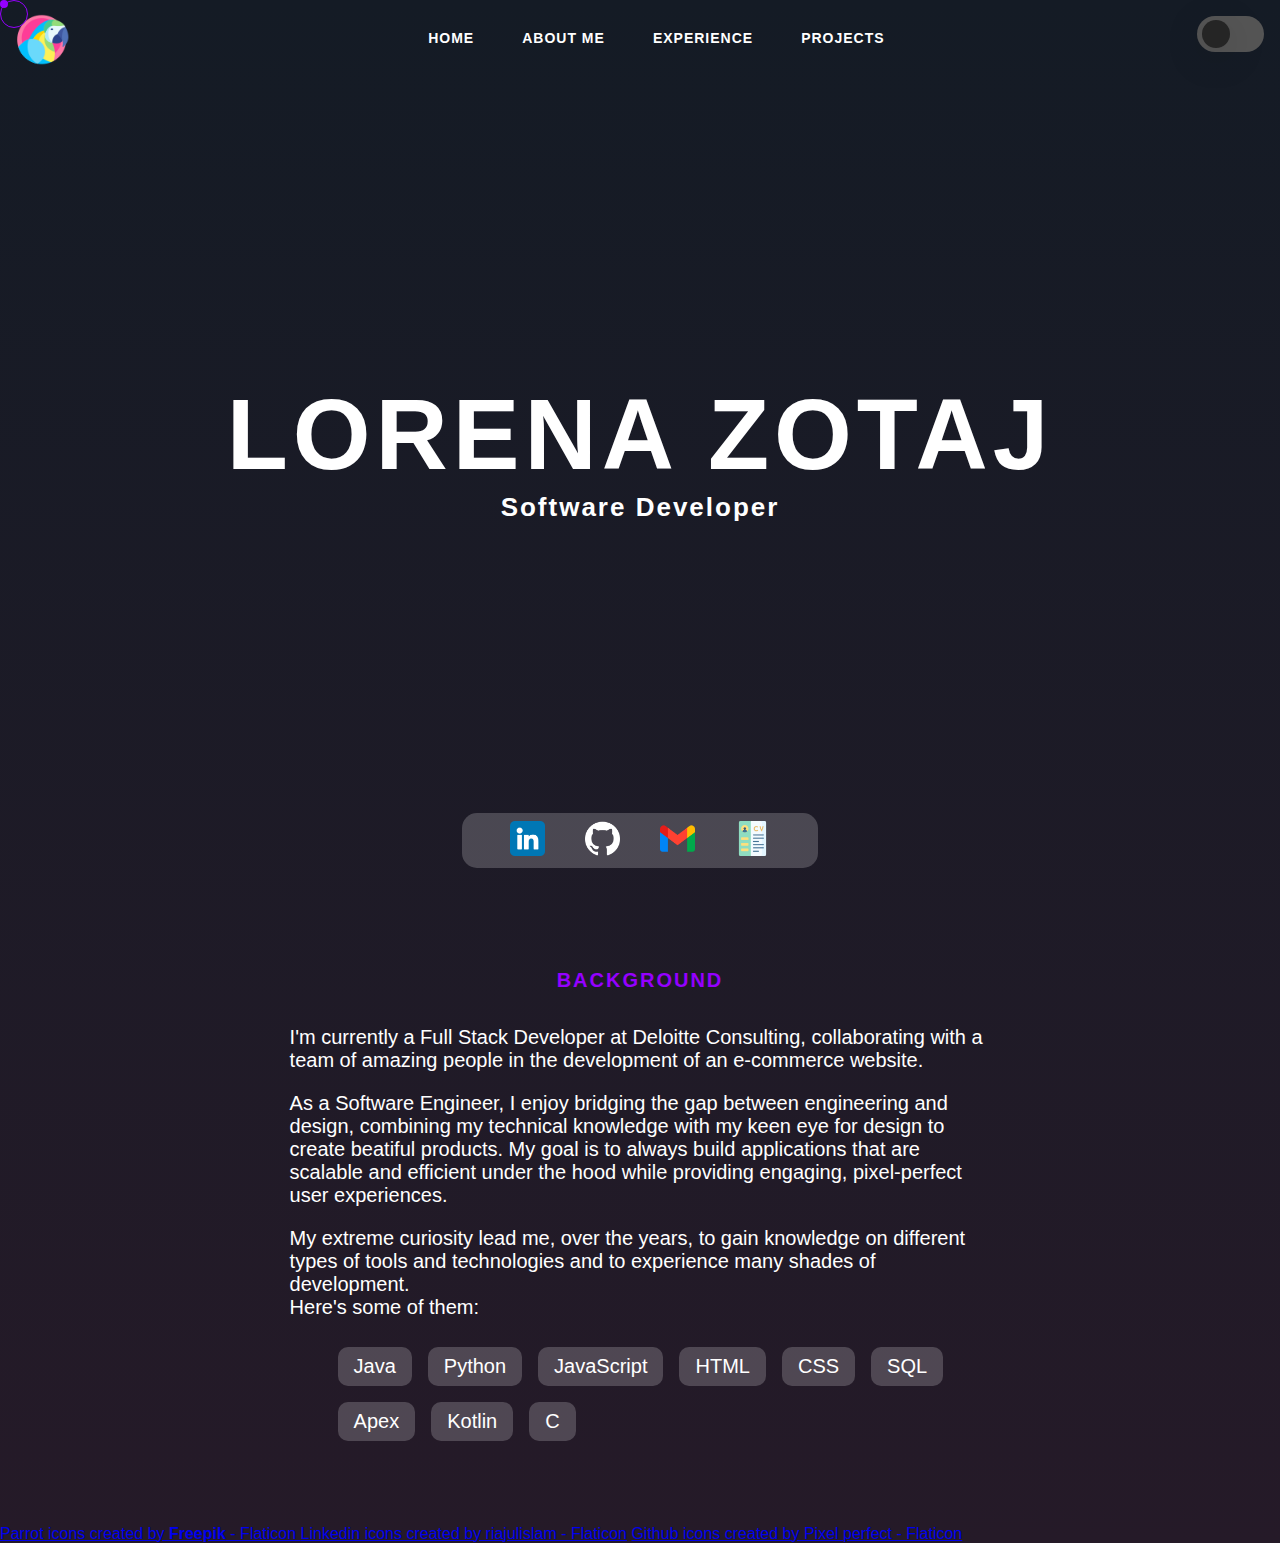
==== src/code/index.html @ e9d29e53 "Background section + minor adjustments" ====
<!DOCTYPE html>
<html lang="en">
<head>
  <meta charset="UTF-8">
  <meta name="viewport" content="width=device-width, initial-scale=1.0">
  <title>Portfolio</title>
  <link rel="stylesheet" href="style.css">

  <!-- Google Font (Nunito) -->
  <link rel="preconnect" href="https://fonts.googleapis.com">
  <link rel="preconnect" href="https://fonts.gstatic.com" crossorigin>
  <link href="https://fonts.googleapis.com/css2?family=Nunito&family=Poppins:wght@300;400;500;600&display=swap" rel="stylesheet">

  <!-- Google Font (Monserrat) -->
  <link rel="preconnect" href="https://fonts.googleapis.com">
  <link rel="preconnect" href="https://fonts.gstatic.com" crossorigin>
  <link href="https://fonts.googleapis.com/css2?family=Montserrat&family=Nunito&family=Poppins:wght@300;400;500;600&display=swap" rel="stylesheet">

  <!-- Font Awesome Icons -->
  <link rel="stylesheet" 
        href="https://cdnjs.cloudflare.com/ajax/libs/font-awesome/6.4.0/css/all.min.css" integrity="sha512-iecdLmaskl7CVkqkXNQ/ZH/XLlvWZOJyj7Yy7tcenmpD1ypASozpmT/E0iPtmFIB46ZmdtAc9eNBvH0H/ZpiBw==" crossorigin="anonymous" 
        referrerpolicy="no-referrer"/>
</head>
<body>
  
  <div class="main-container">

    <div class="cursor"></div>
    <div class="mini-cursor"></div>

    <!-- Home -->
    <div class="landing-page" id="home">

      <!-- Landing Navbar -->
      <div class="navbar">
        <div class="logo">
          <a href="#home">
            <img src="/src/assets/parrot_64.png" alt="Parrot Logo">
          </a>
        </div>

        <!-- Navbar button links -->
        <ul class="sections">
          <li><a href="#home">Home</a></li>
          <li><a href="#about">About Me</a></li>
          <li><a href="#experience">Experience</a></li>
          <li><a href="#projects">Projects</a></li>
        </ul>

        <!-- Theme Switch  Button -->
        <div class="theme-area">
          <div class="theme-button">
            <div class="indicator">
              <div class="theme-icon-container">
                <i class="theme-icon fa-solid"></i>
              </div>
            </div>
          </div>
        </div>
        
        
      </div>

      <!-- Landing Page Content -->
      <div class="landing-content">
        <div class="name-title">Lorena Zotaj</div>
        <div class="role">Software Developer</div>
      </div>

      <!-- Social Links (LinkedIn, Resume, Github, Email) -->
      <!-- Idea for the email: show a notification on the top-right of the screen
           notifying the user that the email has been copied so that they can use it. -->
      <!-- Also display a little label on top of all links (just in case) -->
      <div class="socials-container">
        <ul>
          <!-- LinkedIn -->
          <li>
            <a href="https://www.linkedin.com/in/lorena-zotaj/" target="_blank">
              <img src="/src/assets/linkedin_64.png" alt="LinkedIn">
            </a>
          </li>

          <!-- Github -->
          <li class="github-icon">
            <a href="https://github.com/Ajkuna" target="_blank">
              <img src="/src/assets/github_64.png" alt="GitHub">
            </a>
          </li>

          <!-- Gmail -->
          <li>
            <a href="https://www.linkedin.com/in/lorena-zotaj/" target="_blank">
              <img src="/src/assets/gmail_64.png" alt="LinkedIn">
            </a>
          </li>

          <!-- CV (Download) -->
          <li>
            <a href="https://www.linkedin.com/in/lorena-zotaj/" target="_blank">
              <img src="/src/assets/cv_64.png" alt="LinkedIn">
            </a>
          </li>

        </ul>
      </div>

    </div>

    <!-- About Me -->
    <div class="background" id="about">
      <div class="section-container">
        
        <h1 class="section-title">Background</h1>

        <div class="section-content">
          <p>I'm currently a Full Stack Developer at Deloitte Consulting, collaborating with a team of amazing people in the development of an e-commerce website.</p>

          <p>As a Software Engineer, I enjoy bridging the gap between engineering and design, combining my technical knowledge with my keen eye for design to create beatiful products.
            My goal is to always build applications that are scalable and efficient under the hood while providing engaging,
            pixel-perfect user experiences. </p> 

          <p>My extreme curiosity lead me, over the years, to gain knowledge on different types of tools and technologies and to experience many shades of development.
            <br> Here's some of them:
          </p>

          <ul class="skills-container">
            <li class="skill">
              <p>Java</p>
            </li>
            <li class="skill">
              <p>Python</p>
            </li>
            <li class="skill">
              <p>JavaScript</p>
            </li>
            <li class="skill">
              <p>HTML</p>
            </li>
            <li class="skill">
              <p>CSS</p>
            </li>
            <li class="skill">
              <p>SQL</p>
            </li>
            <li class="skill">
              <p>Apex</p>
            </li>
            <li class="skill">
              <p>Kotlin</p>
            </li>
            <li class="skill">
              <p>C</p>
            </li>
          </ul>
        </div>

      </div>
    </div>

    <!-- Footer -->
    <div class="footer">
      <a class="flaticon-credit" 
         href="https://www.flaticon.com/free-icons/parrot" 
         title="parrot icons">
        Parrot icons created by <b>Freepik</b> - Flaticon
      </a>
      <a href="https://www.flaticon.com/free-icons/linkedin" title="linkedin icons">Linkedin icons created by riajulislam - Flaticon</a>
      <a href="https://www.flaticon.com/free-icons/github" title="github icons">Github icons created by Pixel perfect - Flaticon</a>
    </div>

  </div>

  <!-- JS link -->
  <script src="script.js"></script>

  

</body>
</html>
---- src/code/style.css ----
/* Styling Variables */
:root {
  /* Dark Theme (default) */
  --dark-background-color: #2b2b2b;
  --dark-text-color: #fff;
  --dark-icon-color: #fff;
  --dark-secondary-color: #9500ff;

  /* Light Theme */
  --light-background-color: #fff;
  --light-text-color: #000;
  --light-icon-color: #f1c515;
  --light-secondary-color: #ff6f00;
}

body {
  padding: 0;
  margin: 0;
  background: linear-gradient(#141b25, #251a28);

  font-family: 'Monserrat', sans-serif;
}

.cursor {
  width: 26px;
  height: 26px;
  border: 1px solid var(--dark-secondary-color);
  border-radius: 50%;
  position: absolute;
  transition-duration: 100ms;
  transition-timing-function: ease-out;
  z-index: 99;
  pointer-events: none;
}

.mini-cursor {
  width: 8px;
  height: 8px;
  background-color: var(--dark-secondary-color);
  border-radius: 50%;
  position: absolute;
  transition-duration: 66ms;
  transition-timing-function: ease-out;
  z-index: 99;
  pointer-events: none;
}

.main-container {
  color: #fff;
}

.navbar {
  position: absolute;
  width: 100%;
  top: 0;
  color: #fff;
  box-sizing: border-box;
  -moz-box-sizing: border-box;
  -webkit-box-sizing: border-box;
  /* border: 1px solid red; */

  display: flex;
  flex-direction: row;
  justify-content: space-between;
}

.logo {
  scale: 0.8;
  padding: 0.5rem 0 0 0.75rem;
}

.logo a img {
  cursor: pointer;
}

.sections {
  display: flex;
  flex-direction: row;
  align-items: center;
  justify-content: center;
  text-align: center;
}

.sections > li {
  padding: 0.5rem 1.5rem;
  list-style-type: none;
  /* border: 1px solid blue; */
}

.sections > li > a {
  text-decoration: none;
  text-transform: uppercase;
  font-size: 14px;
  font-weight: 600;
  letter-spacing: 1px;
  color: #fff;
}

.sections > li > a:hover {
  color: var(--dark-secondary-color);
}

.landing-page {
  height: 100vh;
  /* background: linear-gradient(#141b25, #251a28); */
  color: #fff;
}

.landing-content {
  height: 100%;

  display: flex;
  flex-direction: column;

  align-items: center;
  justify-content: center;
  text-align: center;
}

.name-title {
  font-size: 100px;
  font-weight: 700;
  letter-spacing: 5px;
  text-transform: uppercase;
}

.role {
  font-size: 26px;
  font-weight: 600;
  letter-spacing: 2px;
}

.socials-container {
  width: 100%;
  position: absolute;
  bottom: 1rem;

  display: flex;
  justify-content: center;
}

.socials-container ul {
  display: flex;
  flex-direction: row;
  list-style: none;

  background-color: rgba(255, 255, 255, 0.2);
  border-radius: 15px;
  padding: 0.5rem 3rem;
}

.socials-container ul li img {
  width: 35px;
  height: 35px;
  margin-right: 2.5rem;
  transition: all 0.3s ease;

  /* animation-name: infiniteupdown;
  animation-duration: 2s;
  animation-iteration-count: infinite;
  animation-timing-function: ease;
  transition: all 0.3s; */
}

.socials-container ul li:hover img {
  transform: translateY(-3px);
  transition: all 0.3s ease;
}

@keyframes infiniteupdown {
  0% {
    transform: translateY(1.5px);
  }

  50% {
    transform: translateY(-1.5px);
  }

  100% {
    transform: translateY(1.5px);
  }
}

.socials-container ul li:last-child img {
  margin-right: 0;
}

.github-icon {
  filter: invert(100%);
}


.section-container {
  padding: 3.5rem;
  display: flex;
  flex-direction: column;
  align-items: center;
}

.section-title {
  text-align: center;
  text-transform: uppercase;

  font-size: 20px;
  letter-spacing: 2px;
  color: var(--dark-secondary-color);
}

.section-content {
  width: 60%;
  font-size: 20px;
  font-weight: 500;
}

.skills-container {
  list-style: none;
  display: flex;
  flex-direction: row;
  flex-wrap: wrap;
}

.skill {
  margin: -0.75rem 0;
  padding: 0 0.5rem;
  /* border: 1px solid red; */
}

.skill p {
  background-color: rgba(255, 255, 255, 0.2);
  padding: 0.5rem 1rem;
  border-radius: 10px;
}


/* Light/Dark Mode button (toggle-like) */
.theme-area {
  padding: 1rem 1rem 1rem 0;
}

.theme-button {
  background-color: rgb(85, 85, 85);
  width: 3.5rem;
  height: 2.25rem;
  border-radius: 25rem;
  padding: 0 0.35em;

  position: relative;
  display: flex;
  align-items: center;

  cursor: pointer;
}

.indicator {
  background-color: #252525;
  width: 1.75rem;
  height: 1.75rem;
  border-radius: 50%;
  position: absolute;
  box-shadow: 0 8px 40px rgba(0, 0, 0, 0.2);

  transition: transform 0.3s ease;
}

.theme-icon-container {
  width: 100%;
  height: 100%;

  display: flex;
  justify-content: center;
  align-items: center;
}

.theme-icon {
  color: var(--dark-icon-color);
  font-size: 1rem;
}

.theme-icon.animated {
  animation: spin 0.5s;
}

@keyframes spin {
  to {
    transform: rotate(360deg);
  }
}

/* LIGHTMODE */
.light-mode .theme-button {
  background-color: rgba(36, 36, 36, 0.1);
}

body.light-mode {
  background: #fff;
}

.light-mode .cursor {
  border: 1px solid var(--light-secondary-color);
}

.light-mode .mini-cursor {
  background-color: var(--light-secondary-color);
}

.light-mode .indicator {
  transform: translateX(1.75rem);
  background-color: #fff;
}

.light-mode .theme-icon {
  color: var(--light-icon-color);
}

.light-mode .github-icon {
  filter: initial;
}



/* SCROLLBAR */
::-webkit-scrollbar {
  width: 18px;
  background-color: rgb(85, 85, 85);
}

.light-mode ::-webkit-scrollbar {
  background-color: #fff;
}

::-webkit-scrollbar-track {
  border-radius: 10px;
}

::-webkit-scrollbar-thumb {
  background: #252525;
  border-radius: 10px;
  border: 3px solid rgb(85, 85, 85);
}
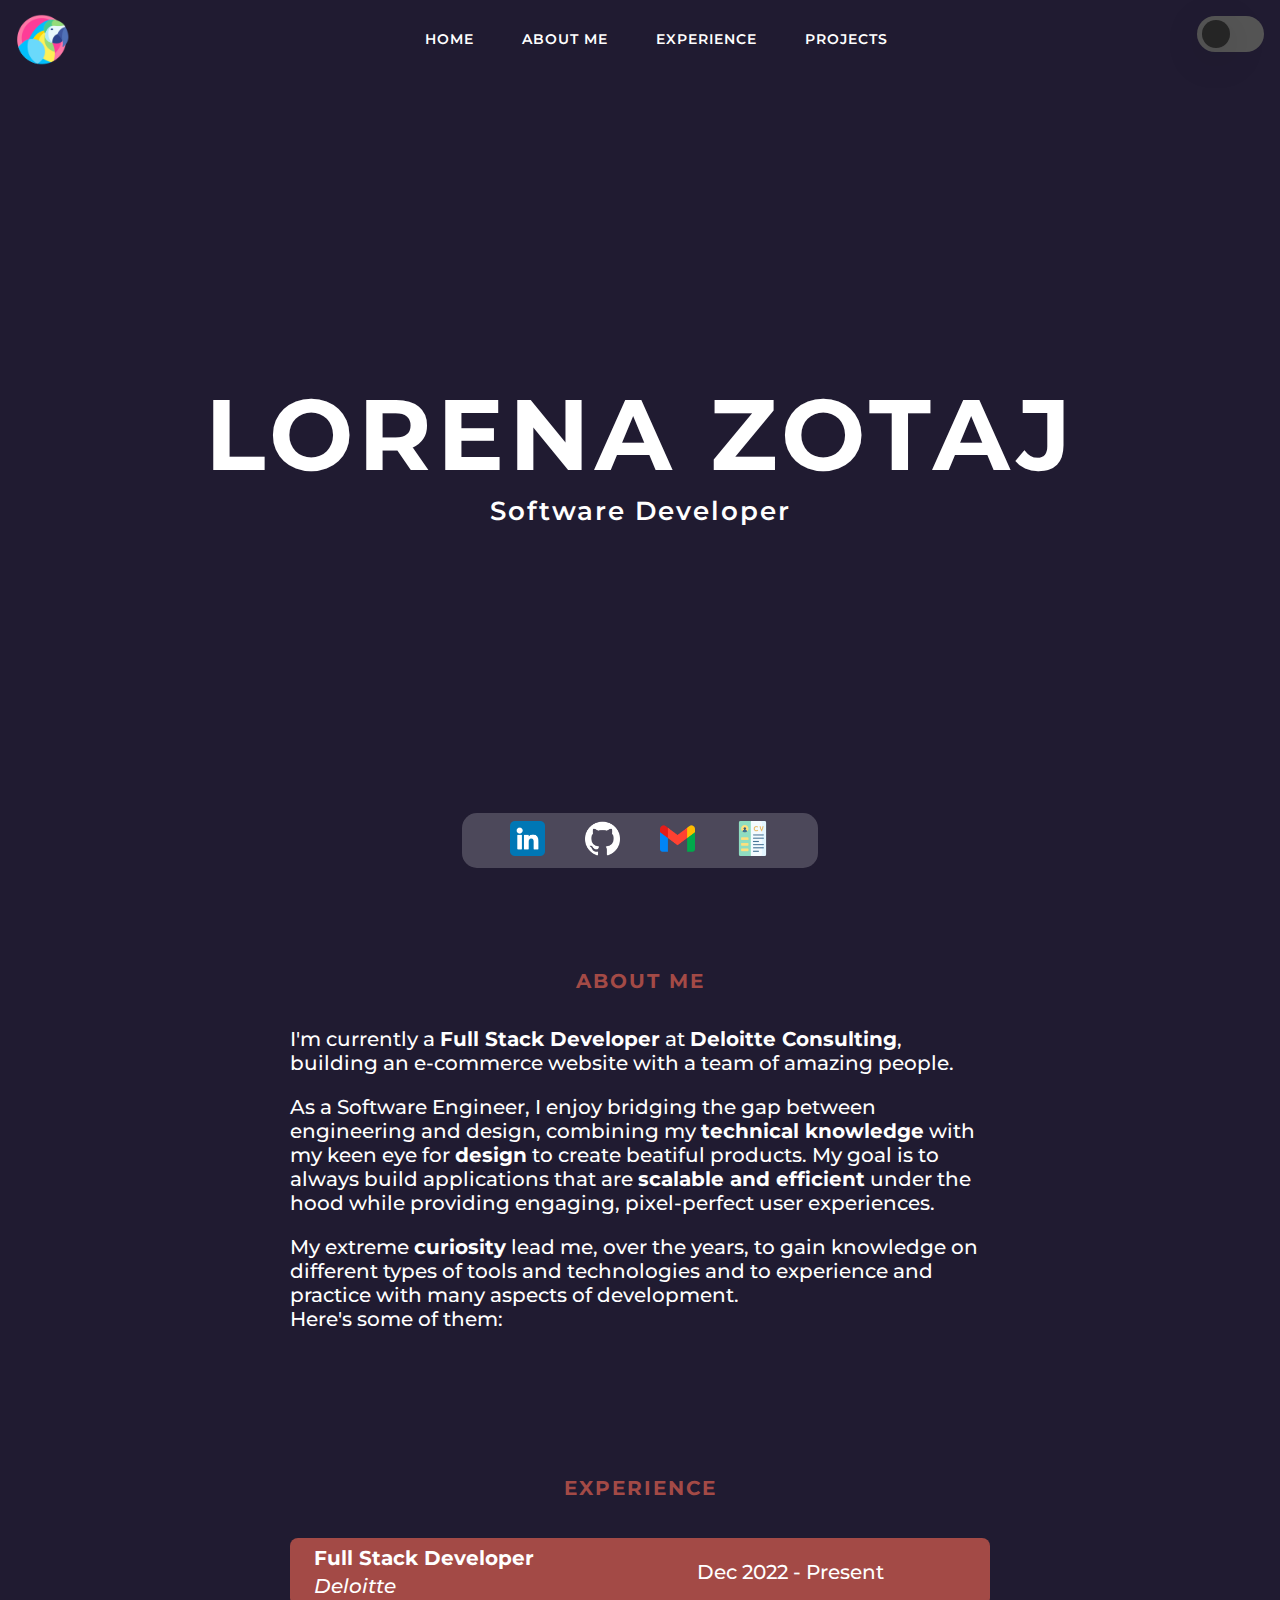
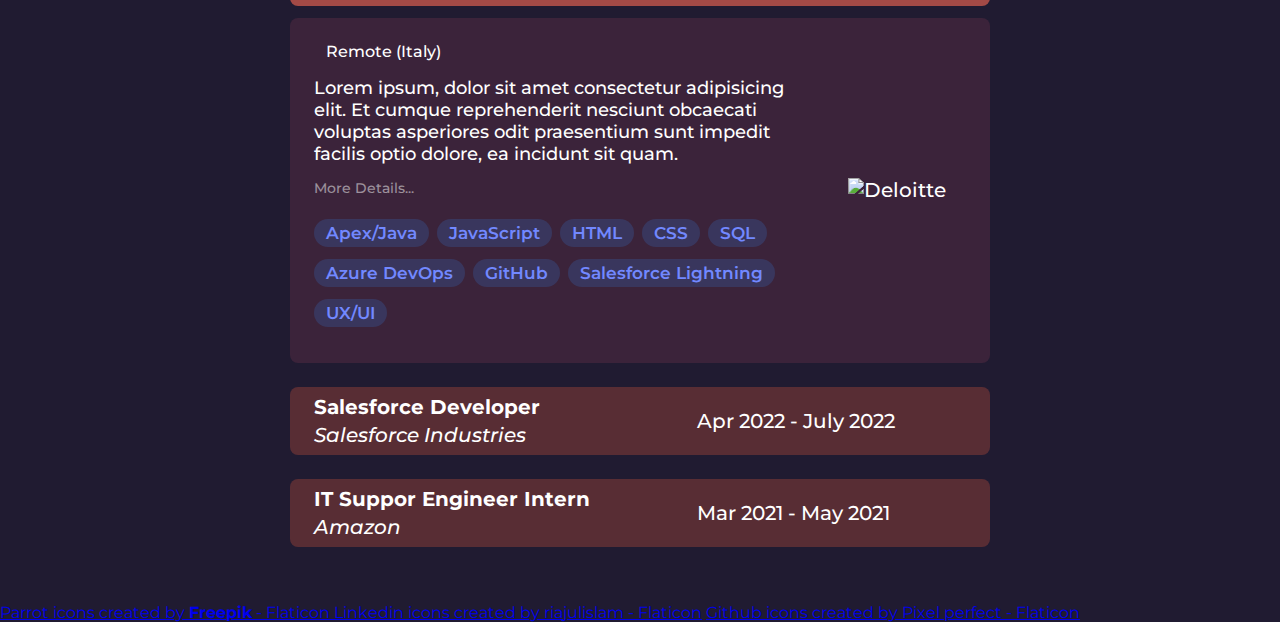
==== commit 1467653a: "Adjustments to experience section" ====
--- a/src/code/index.html
+++ b/src/code/index.html
@@ -11,7 +11,7 @@
   <link rel="preconnect" href="https://fonts.gstatic.com" crossorigin>
   <link href="https://fonts.googleapis.com/css2?family=Nunito&family=Poppins:wght@300;400;500;600&display=swap" rel="stylesheet">
 
-  <!-- Google Font (Monserrat) -->
+  <!-- Google Font (Montserrat) -->
   <link rel="preconnect" href="https://fonts.googleapis.com">
   <link rel="preconnect" href="https://fonts.gstatic.com" crossorigin>
   <link href="https://fonts.googleapis.com/css2?family=Montserrat&family=Nunito&family=Poppins:wght@300;400;500;600&display=swap" rel="stylesheet">
@@ -28,6 +28,8 @@
     <div class="cursor"></div>
     <div class="mini-cursor"></div>
 
+    <div class="landing-background"></div>
+
     <!-- Home -->
     <div class="landing-page" id="home">
 
@@ -40,11 +42,11 @@
         </div>
 
         <!-- Navbar button links -->
-        <ul class="sections">
-          <li><a href="#home">Home</a></li>
-          <li><a href="#about">About Me</a></li>
-          <li><a href="#experience">Experience</a></li>
-          <li><a href="#projects">Projects</a></li>
+        <ul class="page-links">
+          <li class="single-link"><a href="#home">Home</a></li>
+          <li class="single-link"><a href="#about">About Me</a></li>
+          <li class="single-link"><a href="#experience">Experience</a></li>
+          <li class="single-link"><a href="#projects">Projects</a></li>
         </ul>
 
         <!-- Theme Switch  Button -->
@@ -107,54 +109,203 @@
     </div>
 
     <!-- About Me -->
-    <div class="background" id="about">
+    <div class="about-me" id="about">
       <div class="section-container">
         
-        <h1 class="section-title">Background</h1>
+        <h1 class="section-title">About Me</h1>
 
         <div class="section-content">
-          <p>I'm currently a Full Stack Developer at Deloitte Consulting, collaborating with a team of amazing people in the development of an e-commerce website.</p>
-
-          <p>As a Software Engineer, I enjoy bridging the gap between engineering and design, combining my technical knowledge with my keen eye for design to create beatiful products.
-            My goal is to always build applications that are scalable and efficient under the hood while providing engaging,
+          <p>I'm currently a <b>Full Stack Developer</b> at <b>Deloitte Consulting</b>, building an e-commerce website with a team of amazing people.</p>
+
+          <p>As a Software Engineer, I enjoy bridging the gap between engineering and design, combining my <b>technical knowledge</b> with my keen eye for <b>design</b> to create beatiful products.
+            My goal is to always build applications that are <b>scalable and efficient</b> under the hood while providing engaging,
             pixel-perfect user experiences. </p> 
 
-          <p>My extreme curiosity lead me, over the years, to gain knowledge on different types of tools and technologies and to experience many shades of development.
+          <p>My extreme <b>curiosity</b> lead me, over the years, to gain knowledge on different types of tools and technologies and to experience and practice with many aspects of development.
             <br> Here's some of them:
           </p>
 
-          <ul class="skills-container">
-            <li class="skill">
-              <p>Java</p>
-            </li>
-            <li class="skill">
-              <p>Python</p>
-            </li>
-            <li class="skill">
-              <p>JavaScript</p>
-            </li>
-            <li class="skill">
-              <p>HTML</p>
-            </li>
-            <li class="skill">
-              <p>CSS</p>
-            </li>
-            <li class="skill">
-              <p>SQL</p>
-            </li>
-            <li class="skill">
-              <p>Apex</p>
-            </li>
-            <li class="skill">
-              <p>Kotlin</p>
-            </li>
-            <li class="skill">
-              <p>C</p>
-            </li>
-          </ul>
+          <!-- <div class="skills-container">
+            <ul class="skills-titles">
+              <li class="single-skill skill-selected" id="languages" onclick="displaySkillSection()">Languages</li>
+              <li class="single-skill" id="frameworks" onclick="displaySkillSection()">Frameworks</li>
+              <li class="single-skill" id="tools" onclick="displaySkillSection()">Tools</li>
+            </ul>
+
+            <div class="skill-display" id="languages">
+              Languages here!
+            </div>
+
+            <div class="skill-display" id="frameworks">Frameworks here!</div>
+            <div class="skill-display" id="tools">Tools here!</div>
+          </div> -->
+
         </div>
 
       </div>
+    </div>
+
+    <div class="experience" id="experience">
+
+      <div class="section-container">
+
+        <h1 class="section-title">Experience</h1>
+
+        <div class="section-content">
+
+          <!-- Deloitte Job -->
+          <div class="job-header open-header" id="deloitte">
+            <div class="job-title">
+              <p class="job-position">Full Stack Developer</p>
+              <p class="employer">Deloitte</p>
+            </div>
+            <div class="job-period">Dec 2022 - Present</div>
+            <div class="job-icon">
+              <i class="inner-icon fa-solid fa-minus" id="deloitte" onclick="handleJobCards()"></i>
+            </div>
+          </div>
+
+          <div class="job-card" id="deloitte">
+            <div class="left-side">
+              <!-- Job Location -->
+              <div class="job-location">
+                <i class="location-icon fa-solid fa-location-dot"></i>
+                <p>Remote (Italy)</p>
+              </div>
+
+              <!-- Job Description -->
+              <div class="job-description" id="job-description">
+                Lorem ipsum, dolor sit amet consectetur adipisicing elit. Et cumque reprehenderit nesciunt obcaecati voluptas asperiores odit praesentium sunt impedit facilis optio dolore, ea incidunt sit quam.
+                <p class="more-details" id="deloitte" onclick="handleCardDetails()">More Details...</p>
+                
+                <ul class="extra-info hide" id="deloitte">
+                  <li>Aliquam ipsum neque explicabo quo, nesciunt quisquam, illo quas sint tempore distinctio harum delectus magnam.</li>
+                  <li>Facere delectus error, sapiente saepe cumque dolorem assumenda dolores provident sequi odio qui omnis, inventore temporibus nemo ratione ducimus, tempore adipisci maiores quisquam atque culpa quae praesentium?</li>
+                  <li>Aliquam, hic aspernatur rem distinctio sunt eaque unde inventore corrupti officiis perspiciatis nesciunt excepturi quo veritatis dolorem nemo repellendus, incidunt in saepe repudiandae ad sint culpa.</li>
+                  <li>Blanditiis saepe sint odit obcaecati soluta optio est repudiandae nihil ullam, expedita, officia cumque, vel exercitationem maiores eaque nam fugiat.</li>
+                </ul>
+              </div>
+
+              <!-- Job Skills -->
+              <div class="job-skills">
+                <ul>
+                  <li>Apex/Java</li>
+                  <li>JavaScript</li>
+                  <li>HTML</li>
+                  <li>CSS</li>
+                  <li>SQL</li>
+                  <li>Azure DevOps</li>
+                  <li>GitHub</li>
+                  <li>Salesforce Lightning</li>
+                  <li>UX/UI</li>
+                </ul>
+              </div>
+            </div>
+            <div class="right-side">
+              <img class="company-logo" src="../assets/companies/deloitte_logo_white.png" alt="Deloitte">
+            </div>
+          </div>
+
+          <!-- Salesforce Job -->
+          <div class="job-header" id="salesforce">
+            <div class="job-title">
+              <p class="job-position">Salesforce Developer</p>
+              <p class="employer">Salesforce Industries</p>
+            </div>
+            <div class="job-period">Apr 2022 - July 2022</div>
+            <div class="job-icon">
+              <i class="inner-icon fa-solid fa-plus" id="salesforce" onclick="handleJobCards()"></i>
+            </div>
+          </div>
+
+          <div class="job-card hide" id="salesforce">
+            <div class="left-side">
+              <!-- Job Location -->
+              <div class="job-location">
+                <i class="location-icon fa-solid fa-location-dot"></i>
+                <p>Remote (Italy)</p>
+              </div>
+
+              <!-- Job Description -->
+              <div class="job-description" id="job-description">
+                Lorem ipsum, dolor sit amet consectetur adipisicing elit. Et cumque reprehenderit nesciunt obcaecati voluptas asperiores odit praesentium sunt impedit facilis optio dolore, ea incidunt sit quam.
+                <p class="more-details" id="salesforce" onclick="handleCardDetails()">More Details...</p>
+                
+                <ul class="extra-info hide" id="salesforce">
+                  <li>Aliquam ipsum neque explicabo quo, nesciunt quisquam, illo quas sint tempore distinctio harum delectus magnam.</li>
+                  <li>Facere delectus error, sapiente saepe cumque dolorem assumenda dolores provident sequi odio qui omnis, inventore temporibus nemo ratione ducimus, tempore adipisci maiores quisquam atque culpa quae praesentium?</li>
+                  <li>Aliquam, hic aspernatur rem distinctio sunt eaque unde inventore corrupti officiis perspiciatis nesciunt excepturi quo veritatis dolorem nemo repellendus, incidunt in saepe repudiandae ad sint culpa.</li>
+                  <li>Blanditiis saepe sint odit obcaecati soluta optio est repudiandae nihil ullam, expedita, officia cumque, vel exercitationem maiores eaque nam fugiat.</li>
+                </ul>
+              </div>
+
+              <!-- Job Skills -->
+              <div class="job-skills">
+                <ul>
+                  <li>Apex/Java</li>
+                  <li>SQL</li>
+                  <li>JSON</li>
+                  <li>GitHub</li>
+                  <li>Jenkins</li>
+                  <li>Postman</li>
+                  <li>Salesforce</li>
+                </ul>
+              </div>
+            </div>
+            <div class="right-side">
+              <img class="company-logo" src="../assets/companies/salesforce_logo.png" alt="Salesforce">
+            </div>
+          </div>
+
+          <!-- Amazon Job -->
+          <div class="job-header" id="amazon">
+            <div class="job-title">
+              <p class="job-position">IT Suppor Engineer Intern</p>
+              <p class="employer">Amazon</p>
+            </div>
+            <div class="job-period">Mar 2021 - May 2021</div>
+            <div class="job-icon">
+              <i class="inner-icon fa-solid fa-plus" id="amazon" onclick="handleJobCards()"></i>
+            </div>
+          </div>
+
+          <div class="job-card hide" id="amazon">
+            <div class="left-side">
+              <!-- Job Location -->
+              <div class="job-location">
+                <i class="location-icon fa-solid fa-location-dot"></i>
+                <p>Passo Corese (RI), Italy</p>
+              </div>
+
+              <!-- Job Description -->
+              <div class="job-description" id="job-description">
+                Lorem ipsum, dolor sit amet consectetur adipisicing elit. Et cumque reprehenderit nesciunt obcaecati voluptas asperiores odit praesentium sunt impedit facilis optio dolore, ea incidunt sit quam.
+                <p class="more-details" id="amazon" onclick="handleCardDetails()">More Details...</p>
+                
+                <ul class="extra-info hide" id="amazon">
+                  <li>Aliquam ipsum neque explicabo quo, nesciunt quisquam, illo quas sint tempore distinctio harum delectus magnam.</li>
+                </ul>
+              </div>
+
+              <!-- Job Skills -->
+              <div class="job-skills">
+                <ul>
+                  <li>Python</li>
+                  <li>JavaScript</li>
+                  <li>HTML</li>
+                  <li>CSS</li>
+                </ul>
+              </div>
+            </div>
+            <div class="right-side">
+              <img class="company-logo" src="../assets/companies/amazon_logo_white.png" alt="Amazon">
+            </div>
+          </div>
+
+        </div>
+
+      </div>
+
     </div>
 
     <!-- Footer -->
--- a/src/code/style.css
+++ b/src/code/style.css
@@ -4,27 +4,27 @@
   --dark-background-color: #2b2b2b;
   --dark-text-color: #fff;
   --dark-icon-color: #fff;
-  --dark-secondary-color: #9500ff;
+  --dark-primary-color: #a34a46;
 
   /* Light Theme */
   --light-background-color: #fff;
   --light-text-color: #000;
   --light-icon-color: #f1c515;
-  --light-secondary-color: #ff6f00;
+  --light-primary-color: #ff6f00;
 }
 
 body {
   padding: 0;
   margin: 0;
-  background: linear-gradient(#141b25, #251a28);
-
-  font-family: 'Monserrat', sans-serif;
+  background: #201b31;
+
+  font-family: 'Montserrat', sans-serif;
 }
 
 .cursor {
   width: 26px;
   height: 26px;
-  border: 1px solid var(--dark-secondary-color);
+  border: 1px solid var(--dark-primary-color);
   border-radius: 50%;
   position: absolute;
   transition-duration: 100ms;
@@ -36,7 +36,7 @@
 .mini-cursor {
   width: 8px;
   height: 8px;
-  background-color: var(--dark-secondary-color);
+  background-color: var(--dark-primary-color);
   border-radius: 50%;
   position: absolute;
   transition-duration: 66ms;
@@ -46,14 +46,13 @@
 }
 
 .main-container {
-  color: #fff;
+  color: var(--dark-text-color);
 }
 
 .navbar {
   position: absolute;
   width: 100%;
   top: 0;
-  color: #fff;
   box-sizing: border-box;
   -moz-box-sizing: border-box;
   -webkit-box-sizing: border-box;
@@ -73,7 +72,7 @@
   cursor: pointer;
 }
 
-.sections {
+.page-links {
   display: flex;
   flex-direction: row;
   align-items: center;
@@ -81,33 +80,49 @@
   text-align: center;
 }
 
-.sections > li {
-  padding: 0.5rem 1.5rem;
+.page-links > li {
+  padding: 0.5rem;
   list-style-type: none;
   /* border: 1px solid blue; */
 }
 
-.sections > li > a {
+.page-links > li > a {
+  padding: 0.5rem 1rem;
   text-decoration: none;
   text-transform: uppercase;
   font-size: 14px;
   font-weight: 600;
   letter-spacing: 1px;
-  color: #fff;
-}
-
-.sections > li > a:hover {
-  color: var(--dark-secondary-color);
+  color: var(--dark-text-color);
+  transition: all 0.75s ease;
+}
+
+.page-links:hover li:not(:hover) a {
+  color: rgba(255, 255, 255, 0.5);
+  transition: all 0.75s ease;
+}
+
+.page-links li:hover a {
+  background-color: var(--dark-primary-color);
+  border-radius: 10px;
+  transition: all 0.75s ease;
 }
 
 .landing-page {
   height: 100vh;
-  /* background: linear-gradient(#141b25, #251a28); */
-  color: #fff;
+  background-image: url("../assets/backgrounds/sunset_wallpaper.jpg");
+
+  /* filter: blur(8px);
+  -webkit-filter: blur(8px); */
+
+  background-position: center;
+  background-repeat: no-repeat;
+  background-size: cover;
 }
 
 .landing-content {
   height: 100%;
+  z-index: 99;
 
   display: flex;
   flex-direction: column;
@@ -167,7 +182,11 @@
   transition: all 0.3s ease;
 }
 
-@keyframes infiniteupdown {
+.socials-container ul:hover li:not(:hover) a img {
+  opacity: 0.5;
+}
+
+/* @keyframes infiniteupdown {
   0% {
     transform: translateY(1.5px);
   }
@@ -179,7 +198,7 @@
   100% {
     transform: translateY(1.5px);
   }
-}
+} */
 
 .socials-container ul li:last-child img {
   margin-right: 0;
@@ -189,6 +208,11 @@
   filter: invert(100%);
 }
 
+.about-me {
+  /* background: linear-gradient(0deg, rgba(249,169,157,1) 0%, rgba(233,87,151,1) 25%, rgba(38,34,98,1) 45%); */
+  /* background: linear-gradient(0deg, rgba(61,93,152,1) 0%, rgba(23,24,55,1) 48%); */
+  /* background-color: rgba(23,24,55,1); */
+}
 
 .section-container {
   padding: 3.5rem;
@@ -203,7 +227,7 @@
 
   font-size: 20px;
   letter-spacing: 2px;
-  color: var(--dark-secondary-color);
+  color: var(--dark-primary-color);
 }
 
 .section-content {
@@ -212,7 +236,7 @@
   font-weight: 500;
 }
 
-.skills-container {
+/* .skills-container {
   list-style: none;
   display: flex;
   flex-direction: row;
@@ -222,14 +246,231 @@
 .skill {
   margin: -0.75rem 0;
   padding: 0 0.5rem;
-  /* border: 1px solid red; */
 }
 
 .skill p {
   background-color: rgba(255, 255, 255, 0.2);
   padding: 0.5rem 1rem;
   border-radius: 10px;
-}
+} */
+
+.skills-container {
+  width: 100%;
+  margin-top: 3rem;
+
+  display: flex;
+  flex-direction: column;
+  /* border: 1px solid white; */
+}
+
+.skills-container ul {
+  width: 100%;
+  padding: 0;
+  margin: 0;
+  border-radius: 15px;
+
+  list-style: none;
+  display: flex;
+  flex-direction: row;
+  background: rgba(149, 0, 255, 0.2);
+  /* border: 1px solid red; */
+}
+
+.skills-container ul li {
+  padding: 1rem;
+  width: 33.3%;
+  text-align: center;
+  text-transform: uppercase;
+  letter-spacing: 0.5px;
+  cursor: pointer;
+}
+
+.skill-selected {
+  background-color: var(--dark-primary-color);
+  border-radius: 10px 10px 0 0 ;
+}
+
+.skill-display {
+  display: none;
+  visibility: hidden;
+
+  height: 100px;
+  display: flex;
+  align-items: center;
+  justify-content: center;
+  text-align: center;
+  padding-top: 40px;
+}
+
+/* Work Experience sections */
+.experience {
+  /* background-color: rgb(23,24,55); */
+}
+
+.job-header {
+  margin-top: 1.5rem;
+  /* width: 60%; */
+  display: flex;
+  flex-direction: row;
+  border-radius: 8px;
+  background-color: #823b3794;
+  /* border: 1px solid white; */
+}
+
+.open-header {
+  background-color: var(--dark-primary-color);
+}
+
+.job-title {
+  width: 55%;
+  /* border: 1px solid orange; */
+  display: flex;
+  flex-direction: column;
+  padding: 0.5rem 1.5rem;
+}
+
+.job-position, .employer {
+  margin: 0;
+}
+
+.job-position {
+  font-weight: 700;
+}
+
+.employer {
+  padding-top: 0.25rem;
+  font-style: oblique;
+}
+
+.job-period {
+  width: 35%;
+  display: flex;
+  align-items: center;
+  float: right;
+  /* border: 1px solid aqua; */
+}
+
+.job-icon {
+  width: 10%;
+  display: flex;
+  justify-content: center;
+  align-items: center;
+}
+
+.job-icon i {
+  cursor: pointer;
+  transition: all 0.3s ease;
+}
+
+.job-icon i:hover {
+  color: var(--dark-primary-color);
+  transition: all 0.3s ease;
+}
+
+
+/* Job Card */
+.job-card {
+  /* width: 60%; */
+  margin-top: 0.75rem;
+  display: flex;
+  flex-direction: row;
+  border-radius: 8px;
+  /* border: 1px solid white; */
+  padding: 1.5rem;
+  background-color: rgba(85, 43, 67, 0.5);
+}
+
+
+.left-side {
+  width: 80%;
+  display: flex;
+  flex-direction: column;
+  align-items: center;
+  padding-right: 2rem;
+}
+
+.job-location {
+  width: 100%;
+  display: flex;
+  flex-direction: row;
+  align-items: center;
+  font-size: 16px;
+  margin-top: -1rem;
+}
+
+.location-icon {
+  color: var(--dark-primary-color);
+}
+
+.job-location p {
+  padding-left: 0.75rem;
+}
+
+.job-description {
+  font-size: 18px;
+}
+
+.more-details {
+  font-size: 14px;
+  color: rgba(255, 255, 255, 0.5);
+  cursor: pointer;
+  transition: color 0.3s ease;
+}
+
+.more-details:hover {
+  color: var(--dark-primary-color);
+  font-weight: 600;
+  transition: color 0.3s ease;
+}
+
+.hide {
+  display: none;
+  visibility: hidden;
+}
+
+.job-skills ul {
+  list-style: none;
+  display: flex;
+  flex-direction: row;
+  flex-wrap: wrap;
+  /* border: 1px solid red; */
+  padding: 0.5rem 0 0 0;
+  margin: 0;
+}
+
+.job-skills ul li {
+  margin: 0 0.5rem 0.75rem 0;
+  padding: 0.25rem 0.75rem;
+  display: flex;
+  align-items: center;
+  background-color: #38406eab;
+  color: #7288ff;
+  border-radius: 15px;
+  font-size: 17px;
+  font-weight: 600;
+}
+
+.right-side {
+  width: 20%;
+  display: flex;
+  align-items: center;
+  justify-content: center;
+}
+
+.company-logo {
+  width: 90%;
+}
+
+
+
+
+
+
+
+
+
+
+
 
 
 /* Light/Dark Mode button (toggle-like) */
@@ -292,15 +533,24 @@
 }
 
 body.light-mode {
-  background: #fff;
+  background: linear-gradient(167deg, rgba(148,187,233,1) 0%, rgba(238,187,174,1) 100%);
+}
+
+.light-mode .landing-page {
+  background-image: url("../assets/backgrounds/dawn_wallpaper.jpg");
+}
+
+.light-mode .main-container, 
+.light-mode .page-links > li > a {
+  color: var(--light-text-color);
 }
 
 .light-mode .cursor {
-  border: 1px solid var(--light-secondary-color);
+  border: 1px solid var(--light-primary-color);
 }
 
 .light-mode .mini-cursor {
-  background-color: var(--light-secondary-color);
+  background-color: var(--light-primary-color);
 }
 
 .light-mode .indicator {
@@ -337,3 +587,10 @@
   border-radius: 10px;
   border: 3px solid rgb(85, 85, 85);
 }
+
+@media screen and (max-width: 1440px) {
+  .cursor, .mini-cursor {
+    display: none;
+    visibility: hidden;
+  }
+}
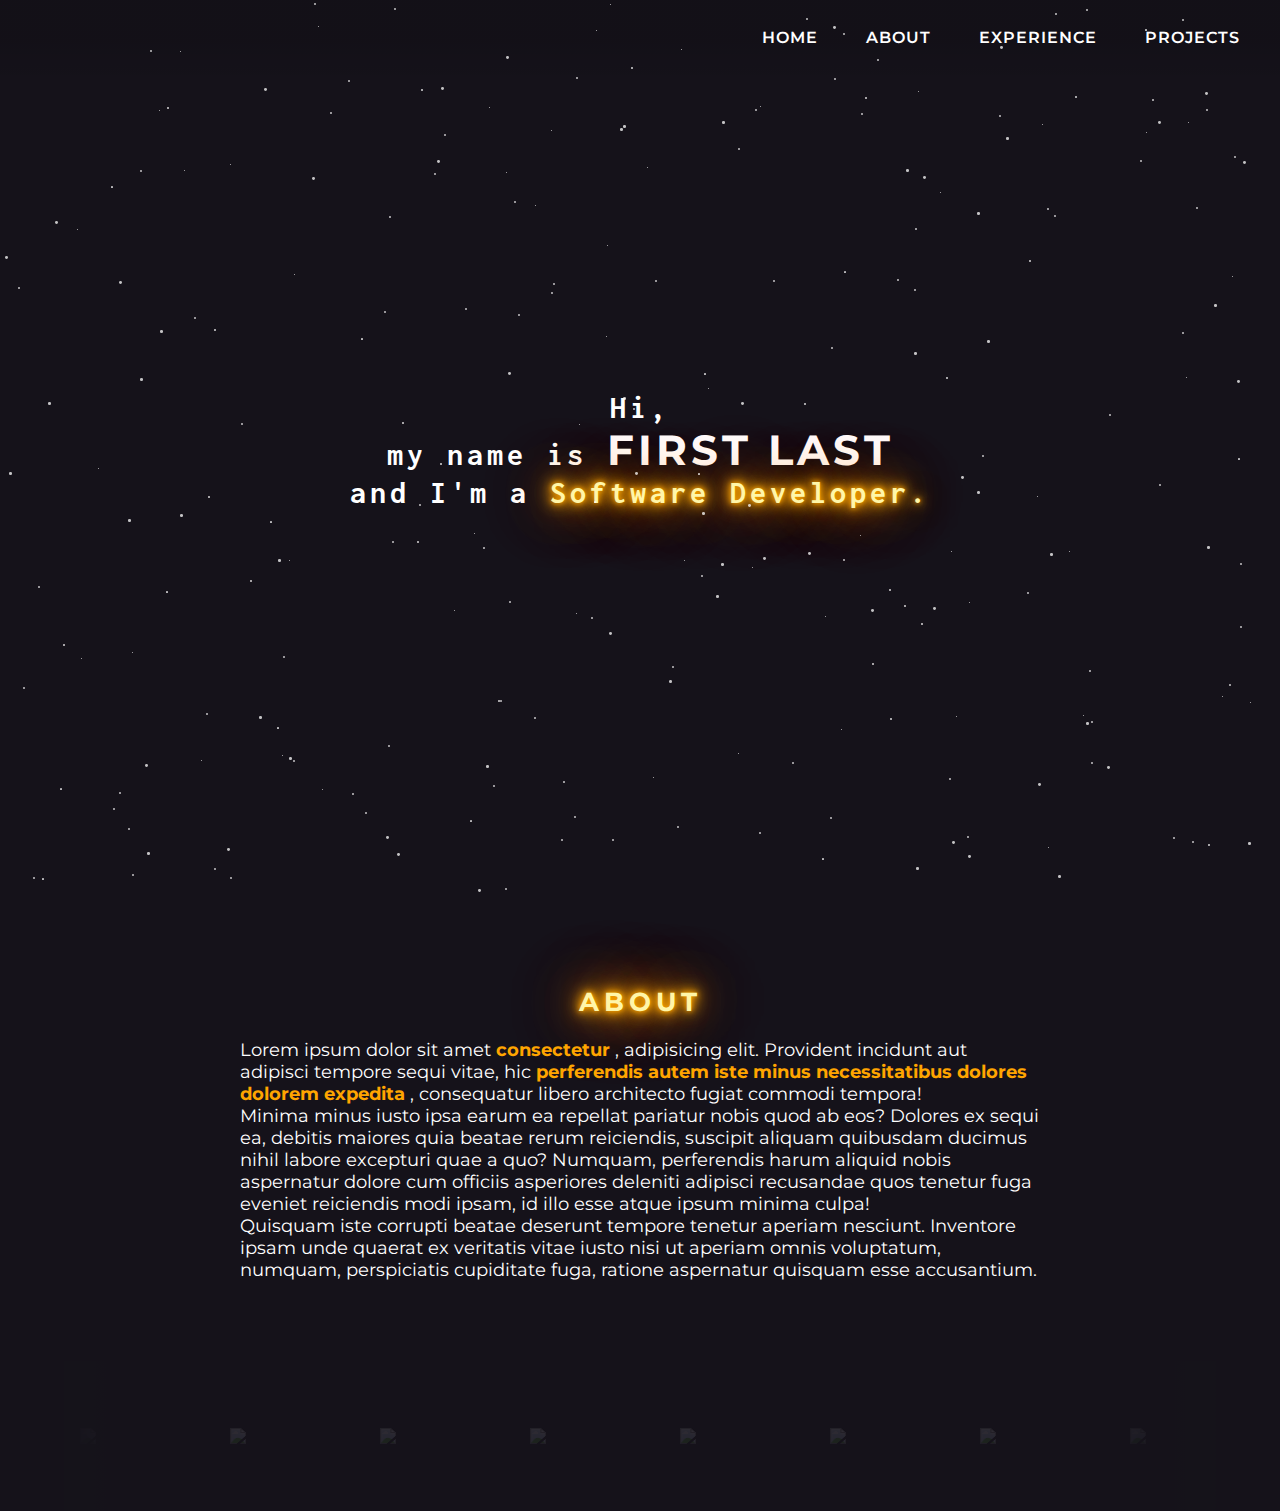
==== commit 5fd237f4: "Complete change of styling" ====
--- a/src/code/index.html
+++ b/src/code/index.html
@@ -3,7 +3,7 @@
 <head>
   <meta charset="UTF-8">
   <meta name="viewport" content="width=device-width, initial-scale=1.0">
-  <title>Portfolio</title>
+  <title>Document</title>
   <link rel="stylesheet" href="style.css">
 
   <!-- Google Font (Nunito) -->
@@ -16,315 +16,115 @@
   <link rel="preconnect" href="https://fonts.gstatic.com" crossorigin>
   <link href="https://fonts.googleapis.com/css2?family=Montserrat&family=Nunito&family=Poppins:wght@300;400;500;600&display=swap" rel="stylesheet">
 
+  <!-- Google Font (Inconsolata) -->
+  <link rel="preconnect" href="https://fonts.googleapis.com">
+  <link rel="preconnect" href="https://fonts.gstatic.com" crossorigin>
+  <link href="https://fonts.googleapis.com/css2?family=Inconsolata&family=Montserrat&family=Nunito&family=Poppins:wght@300;400;500;600&display=swap" rel="stylesheet">
+
   <!-- Font Awesome Icons -->
-  <link rel="stylesheet" 
-        href="https://cdnjs.cloudflare.com/ajax/libs/font-awesome/6.4.0/css/all.min.css" integrity="sha512-iecdLmaskl7CVkqkXNQ/ZH/XLlvWZOJyj7Yy7tcenmpD1ypASozpmT/E0iPtmFIB46ZmdtAc9eNBvH0H/ZpiBw==" crossorigin="anonymous" 
+  <link rel="stylesheet"
+        href="https://cdnjs.cloudflare.com/ajax/libs/font-awesome/6.4.0/css/all.min.css" integrity="sha512-iecdLmaskl7CVkqkXNQ/ZH/XLlvWZOJyj7Yy7tcenmpD1ypASozpmT/E0iPtmFIB46ZmdtAc9eNBvH0H/ZpiBw==" 
+        crossorigin="anonymous"
         referrerpolicy="no-referrer"/>
 </head>
+
 <body>
-  
   <div class="main-container">
 
-    <div class="cursor"></div>
-    <div class="mini-cursor"></div>
-
-    <div class="landing-background"></div>
-
-    <!-- Home -->
+    <!-- Landing Page -->
     <div class="landing-page" id="home">
 
-      <!-- Landing Navbar -->
+      <!-- Navbar (Landing Page) -->
       <div class="navbar">
         <div class="logo">
           <a href="#home">
-            <img src="/src/assets/parrot_64.png" alt="Parrot Logo">
+            <i class="paw-logo fa-solid fa-paw fa-2x"></i>
           </a>
         </div>
 
-        <!-- Navbar button links -->
-        <ul class="page-links">
-          <li class="single-link"><a href="#home">Home</a></li>
-          <li class="single-link"><a href="#about">About Me</a></li>
-          <li class="single-link"><a href="#experience">Experience</a></li>
-          <li class="single-link"><a href="#projects">Projects</a></li>
-        </ul>
-
-        <!-- Theme Switch  Button -->
-        <div class="theme-area">
-          <div class="theme-button">
-            <div class="indicator">
-              <div class="theme-icon-container">
-                <i class="theme-icon fa-solid"></i>
-              </div>
-            </div>
-          </div>
+        <div class="index-links">
+          <ul>
+            <li><a href="#home">Home</a></li>
+            <li><a href="#about">About</a></li>
+            <li><a href="#experience">Experience</a></li>
+            <li><a href="#projects">Projects</a></li>
+          </ul>
         </div>
-        
-        
       </div>
 
-      <!-- Landing Page Content -->
-      <div class="landing-content">
-        <div class="name-title">Lorena Zotaj</div>
-        <div class="role">Software Developer</div>
-      </div>
+      <!-- Homepage -->
+      <div class="homepage">
+        <!-- <div class="my-title">
+          <h1 class="my-name neon-text">First Last</h1>
+          <div class="my-role">
+            <h2>Software Developer</h2>
+          </div>
+        </div> -->
+        <div class="my-intro">
+          <h1>
+            Hi,<br>
+            my name is <span class="my-name">First Last</span><br>
+            and I'm a <span class="my-role neon-text">Software Developer.</span>
+          </h1>
+          <!-- <h1>
+            Hi, my name is First Last and I'm a Software Developer.
+          </h1> -->
+        </div>
 
-      <!-- Social Links (LinkedIn, Resume, Github, Email) -->
-      <!-- Idea for the email: show a notification on the top-right of the screen
-           notifying the user that the email has been copied so that they can use it. -->
-      <!-- Also display a little label on top of all links (just in case) -->
-      <div class="socials-container">
-        <ul>
-          <!-- LinkedIn -->
-          <li>
-            <a href="https://www.linkedin.com/in/lorena-zotaj/" target="_blank">
-              <img src="/src/assets/linkedin_64.png" alt="LinkedIn">
-            </a>
-          </li>
-
-          <!-- Github -->
-          <li class="github-icon">
-            <a href="https://github.com/Ajkuna" target="_blank">
-              <img src="/src/assets/github_64.png" alt="GitHub">
-            </a>
-          </li>
-
-          <!-- Gmail -->
-          <li>
-            <a href="https://www.linkedin.com/in/lorena-zotaj/" target="_blank">
-              <img src="/src/assets/gmail_64.png" alt="LinkedIn">
-            </a>
-          </li>
-
-          <!-- CV (Download) -->
-          <li>
-            <a href="https://www.linkedin.com/in/lorena-zotaj/" target="_blank">
-              <img src="/src/assets/cv_64.png" alt="LinkedIn">
-            </a>
-          </li>
-
-        </ul>
+        <div class="socials">
+          <ul>
+            <li><i class="fa-brands fa-linkedin fa-2xl"></i></li>
+            <li><i class="fa-brands fa-github fa-2xl"></i></li>
+            <li><i class="fa-regular fa-envelope fa-2xl"></i></li>
+            <li><i class="fa-regular fa-file fa-2xl"></i></li>
+          </ul>
+        </div>
       </div>
 
     </div>
 
-    <!-- About Me -->
-    <div class="about-me" id="about">
-      <div class="section-container">
-        
-        <h1 class="section-title">About Me</h1>
+    <!-- About -->
+    <div class="about" id="about">
 
-        <div class="section-content">
-          <p>I'm currently a <b>Full Stack Developer</b> at <b>Deloitte Consulting</b>, building an e-commerce website with a team of amazing people.</p>
+      <h2 class="section-title neon-text">About</h2>
 
-          <p>As a Software Engineer, I enjoy bridging the gap between engineering and design, combining my <b>technical knowledge</b> with my keen eye for <b>design</b> to create beatiful products.
-            My goal is to always build applications that are <b>scalable and efficient</b> under the hood while providing engaging,
-            pixel-perfect user experiences. </p> 
+      <div class="self-description">
+        Lorem ipsum dolor sit amet <span class="important">consectetur</span> , adipisicing elit. Provident incidunt aut adipisci tempore sequi vitae, hic <span class="important">perferendis autem iste minus necessitatibus dolores dolorem expedita</span> , consequatur libero architecto fugiat commodi tempora! <br>
+        Minima minus iusto ipsa earum ea repellat pariatur nobis quod ab eos? Dolores ex sequi ea, debitis maiores quia beatae rerum reiciendis, suscipit aliquam quibusdam ducimus nihil labore excepturi quae a quo? Numquam, perferendis harum aliquid nobis aspernatur dolore cum officiis asperiores deleniti adipisci recusandae quos tenetur fuga eveniet reiciendis modi ipsam, id illo esse atque ipsum minima culpa! <br>
+        Quisquam iste corrupti beatae deserunt tempore tenetur aperiam nesciunt. Inventore ipsam unde quaerat ex veritatis vitae iusto nisi ut aperiam omnis voluptatum, numquam, perspiciatis cupiditate fuga, ratione aspernatur quisquam esse accusantium.
+      </div>
 
-          <p>My extreme <b>curiosity</b> lead me, over the years, to gain knowledge on different types of tools and technologies and to experience and practice with many aspects of development.
-            <br> Here's some of them:
-          </p>
+      <div class="skills">
+        <div class="slider">
+          <div class="slide-track">
+            <div class="slide"><img src="../assets/skills/java_128.png"></div>
+            <div class="slide"><img src="../assets/skills/python_128.png"></div>
+            <div class="slide"><img src="../assets/skills/html_128.png"></div>
+            <div class="slide"><img src="../assets/skills/css_128.png"></div>
+            <div class="slide"><img src="../assets/skills/javascript_128.png"></div>
+            <div class="slide"><img src="../assets/skills/sql_128.png"></div>
+            <div class="slide"><img src="../assets/skills/git_128.png"></div>
+            <div class="slide"><img src="../assets/skills/salesforce_128.png"></div>
+            <div class="slide"><img src="../assets/skills/azure_logo.png"></div>
 
-          <!-- <div class="skills-container">
-            <ul class="skills-titles">
-              <li class="single-skill skill-selected" id="languages" onclick="displaySkillSection()">Languages</li>
-              <li class="single-skill" id="frameworks" onclick="displaySkillSection()">Frameworks</li>
-              <li class="single-skill" id="tools" onclick="displaySkillSection()">Tools</li>
-            </ul>
-
-            <div class="skill-display" id="languages">
-              Languages here!
-            </div>
-
-            <div class="skill-display" id="frameworks">Frameworks here!</div>
-            <div class="skill-display" id="tools">Tools here!</div>
-          </div> -->
-
+            <div class="slide"><img src="../assets/skills/java_128.png"></div>
+            <div class="slide"><img src="../assets/skills/python_128.png"></div>
+            <div class="slide"><img src="../assets/skills/html_128.png"></div>
+            <div class="slide"><img src="../assets/skills/css_128.png"></div>
+            <div class="slide"><img src="../assets/skills/javascript_128.png"></div>
+            <div class="slide"><img src="../assets/skills/sql_128.png"></div>
+            <div class="slide"><img src="../assets/skills/git_128.png"></div>
+            <div class="slide"><img src="../assets/skills/salesforce_128.png"></div>
+            <div class="slide"><img src="../assets/skills/azure_logo.png"></div>
+          </div>
         </div>
-
       </div>
     </div>
 
-    <div class="experience" id="experience">
-
-      <div class="section-container">
-
-        <h1 class="section-title">Experience</h1>
-
-        <div class="section-content">
-
-          <!-- Deloitte Job -->
-          <div class="job-header open-header" id="deloitte">
-            <div class="job-title">
-              <p class="job-position">Full Stack Developer</p>
-              <p class="employer">Deloitte</p>
-            </div>
-            <div class="job-period">Dec 2022 - Present</div>
-            <div class="job-icon">
-              <i class="inner-icon fa-solid fa-minus" id="deloitte" onclick="handleJobCards()"></i>
-            </div>
-          </div>
-
-          <div class="job-card" id="deloitte">
-            <div class="left-side">
-              <!-- Job Location -->
-              <div class="job-location">
-                <i class="location-icon fa-solid fa-location-dot"></i>
-                <p>Remote (Italy)</p>
-              </div>
-
-              <!-- Job Description -->
-              <div class="job-description" id="job-description">
-                Lorem ipsum, dolor sit amet consectetur adipisicing elit. Et cumque reprehenderit nesciunt obcaecati voluptas asperiores odit praesentium sunt impedit facilis optio dolore, ea incidunt sit quam.
-                <p class="more-details" id="deloitte" onclick="handleCardDetails()">More Details...</p>
-                
-                <ul class="extra-info hide" id="deloitte">
-                  <li>Aliquam ipsum neque explicabo quo, nesciunt quisquam, illo quas sint tempore distinctio harum delectus magnam.</li>
-                  <li>Facere delectus error, sapiente saepe cumque dolorem assumenda dolores provident sequi odio qui omnis, inventore temporibus nemo ratione ducimus, tempore adipisci maiores quisquam atque culpa quae praesentium?</li>
-                  <li>Aliquam, hic aspernatur rem distinctio sunt eaque unde inventore corrupti officiis perspiciatis nesciunt excepturi quo veritatis dolorem nemo repellendus, incidunt in saepe repudiandae ad sint culpa.</li>
-                  <li>Blanditiis saepe sint odit obcaecati soluta optio est repudiandae nihil ullam, expedita, officia cumque, vel exercitationem maiores eaque nam fugiat.</li>
-                </ul>
-              </div>
-
-              <!-- Job Skills -->
-              <div class="job-skills">
-                <ul>
-                  <li>Apex/Java</li>
-                  <li>JavaScript</li>
-                  <li>HTML</li>
-                  <li>CSS</li>
-                  <li>SQL</li>
-                  <li>Azure DevOps</li>
-                  <li>GitHub</li>
-                  <li>Salesforce Lightning</li>
-                  <li>UX/UI</li>
-                </ul>
-              </div>
-            </div>
-            <div class="right-side">
-              <img class="company-logo" src="../assets/companies/deloitte_logo_white.png" alt="Deloitte">
-            </div>
-          </div>
-
-          <!-- Salesforce Job -->
-          <div class="job-header" id="salesforce">
-            <div class="job-title">
-              <p class="job-position">Salesforce Developer</p>
-              <p class="employer">Salesforce Industries</p>
-            </div>
-            <div class="job-period">Apr 2022 - July 2022</div>
-            <div class="job-icon">
-              <i class="inner-icon fa-solid fa-plus" id="salesforce" onclick="handleJobCards()"></i>
-            </div>
-          </div>
-
-          <div class="job-card hide" id="salesforce">
-            <div class="left-side">
-              <!-- Job Location -->
-              <div class="job-location">
-                <i class="location-icon fa-solid fa-location-dot"></i>
-                <p>Remote (Italy)</p>
-              </div>
-
-              <!-- Job Description -->
-              <div class="job-description" id="job-description">
-                Lorem ipsum, dolor sit amet consectetur adipisicing elit. Et cumque reprehenderit nesciunt obcaecati voluptas asperiores odit praesentium sunt impedit facilis optio dolore, ea incidunt sit quam.
-                <p class="more-details" id="salesforce" onclick="handleCardDetails()">More Details...</p>
-                
-                <ul class="extra-info hide" id="salesforce">
-                  <li>Aliquam ipsum neque explicabo quo, nesciunt quisquam, illo quas sint tempore distinctio harum delectus magnam.</li>
-                  <li>Facere delectus error, sapiente saepe cumque dolorem assumenda dolores provident sequi odio qui omnis, inventore temporibus nemo ratione ducimus, tempore adipisci maiores quisquam atque culpa quae praesentium?</li>
-                  <li>Aliquam, hic aspernatur rem distinctio sunt eaque unde inventore corrupti officiis perspiciatis nesciunt excepturi quo veritatis dolorem nemo repellendus, incidunt in saepe repudiandae ad sint culpa.</li>
-                  <li>Blanditiis saepe sint odit obcaecati soluta optio est repudiandae nihil ullam, expedita, officia cumque, vel exercitationem maiores eaque nam fugiat.</li>
-                </ul>
-              </div>
-
-              <!-- Job Skills -->
-              <div class="job-skills">
-                <ul>
-                  <li>Apex/Java</li>
-                  <li>SQL</li>
-                  <li>JSON</li>
-                  <li>GitHub</li>
-                  <li>Jenkins</li>
-                  <li>Postman</li>
-                  <li>Salesforce</li>
-                </ul>
-              </div>
-            </div>
-            <div class="right-side">
-              <img class="company-logo" src="../assets/companies/salesforce_logo.png" alt="Salesforce">
-            </div>
-          </div>
-
-          <!-- Amazon Job -->
-          <div class="job-header" id="amazon">
-            <div class="job-title">
-              <p class="job-position">IT Suppor Engineer Intern</p>
-              <p class="employer">Amazon</p>
-            </div>
-            <div class="job-period">Mar 2021 - May 2021</div>
-            <div class="job-icon">
-              <i class="inner-icon fa-solid fa-plus" id="amazon" onclick="handleJobCards()"></i>
-            </div>
-          </div>
-
-          <div class="job-card hide" id="amazon">
-            <div class="left-side">
-              <!-- Job Location -->
-              <div class="job-location">
-                <i class="location-icon fa-solid fa-location-dot"></i>
-                <p>Passo Corese (RI), Italy</p>
-              </div>
-
-              <!-- Job Description -->
-              <div class="job-description" id="job-description">
-                Lorem ipsum, dolor sit amet consectetur adipisicing elit. Et cumque reprehenderit nesciunt obcaecati voluptas asperiores odit praesentium sunt impedit facilis optio dolore, ea incidunt sit quam.
-                <p class="more-details" id="amazon" onclick="handleCardDetails()">More Details...</p>
-                
-                <ul class="extra-info hide" id="amazon">
-                  <li>Aliquam ipsum neque explicabo quo, nesciunt quisquam, illo quas sint tempore distinctio harum delectus magnam.</li>
-                </ul>
-              </div>
-
-              <!-- Job Skills -->
-              <div class="job-skills">
-                <ul>
-                  <li>Python</li>
-                  <li>JavaScript</li>
-                  <li>HTML</li>
-                  <li>CSS</li>
-                </ul>
-              </div>
-            </div>
-            <div class="right-side">
-              <img class="company-logo" src="../assets/companies/amazon_logo_white.png" alt="Amazon">
-            </div>
-          </div>
-
-        </div>
-
-      </div>
-
-    </div>
-
-    <!-- Footer -->
-    <div class="footer">
-      <a class="flaticon-credit" 
-         href="https://www.flaticon.com/free-icons/parrot" 
-         title="parrot icons">
-        Parrot icons created by <b>Freepik</b> - Flaticon
-      </a>
-      <a href="https://www.flaticon.com/free-icons/linkedin" title="linkedin icons">Linkedin icons created by riajulislam - Flaticon</a>
-      <a href="https://www.flaticon.com/free-icons/github" title="github icons">Github icons created by Pixel perfect - Flaticon</a>
-    </div>
 
   </div>
 
   <!-- JS link -->
   <script src="script.js"></script>
-
-  
-
 </body>
 </html>--- a/src/code/style.css
+++ b/src/code/style.css
@@ -1,596 +1,347 @@
-/* Styling Variables */
-:root {
-  /* Dark Theme (default) */
-  --dark-background-color: #2b2b2b;
-  --dark-text-color: #fff;
-  --dark-icon-color: #fff;
-  --dark-primary-color: #a34a46;
-
-  /* Light Theme */
-  --light-background-color: #fff;
-  --light-text-color: #000;
-  --light-icon-color: #f1c515;
-  --light-primary-color: #ff6f00;
-}
-
 body {
-  padding: 0;
-  margin: 0;
-  background: #201b31;
-
+  background-color: #15121a;
+  background-size: 2.375rem 2.375rem;
+  /* background-image: 
+    linear-gradient(to right, #212428 2px, transparent 2px),
+    linear-gradient(to bottom, #212428 2px, transparent 2px); */
+  /* background-image: radial-gradient(circle, #2b3038 2px, rgba(0, 0, 0, 0) 2px);; */
+  color: #fff;
   font-family: 'Montserrat', sans-serif;
-}
-
-.cursor {
-  width: 26px;
-  height: 26px;
-  border: 1px solid var(--dark-primary-color);
-  border-radius: 50%;
-  position: absolute;
-  transition-duration: 100ms;
-  transition-timing-function: ease-out;
-  z-index: 99;
-  pointer-events: none;
-}
-
-.mini-cursor {
-  width: 8px;
-  height: 8px;
-  background-color: var(--dark-primary-color);
-  border-radius: 50%;
-  position: absolute;
-  transition-duration: 66ms;
-  transition-timing-function: ease-out;
-  z-index: 99;
-  pointer-events: none;
-}
-
-.main-container {
-  color: var(--dark-text-color);
-}
-
-.navbar {
-  position: absolute;
-  width: 100%;
-  top: 0;
+
   box-sizing: border-box;
   -moz-box-sizing: border-box;
   -webkit-box-sizing: border-box;
-  /* border: 1px solid red; */
-
+  padding: 0;
+  margin: 0;
+}
+
+.star {
+  position: absolute;
+  background: #ffffffbf;
+  border-radius: 50%;
+  animation: float linear infinite;
+}
+
+@keyframes float {
+  0% {
+    opacity: 0;
+    transform: translateY(0);
+  }
+  10%, 90% {
+    opacity: 1;
+  }
+  100% {
+    opacity: 0;
+    transform: translateY(-100px);
+  }
+}
+
+.important {
+  font-weight: 700;
+  color: #ffa500;
+}
+
+.navbar {
+  position: absolute;
+  top: 0;
+  left: 0;
+  width: 100%;
+  background: linear-gradient(0deg, rgba(0, 0, 0, 0.025) 0%, rgba(0, 0, 0, 0.1) 45%);
+
+  display: flex;
+  justify-content: space-between;
+  padding: 0.25rem 1rem;
+
+  box-sizing: border-box;
+  -moz-box-sizing: border-box;
+  -webkit-box-sizing: border-box;
+}
+
+.logo {
+  display: flex;
+  align-items: center;
+}
+
+.paw-logo {
+  color: #fff;
+  rotate: 45deg;
+  animation: flicker 4s linear infinite;
+
+  color: #efa9ff;
+  text-shadow: 
+    0 0 5px #9900ff, 
+    0 0 10px #ffa500,
+    0 0 15px #ffa500, 
+    0 0 20px #ffa500, 
+    0 0 40px #ffa500, 
+    0 0 60px #ff5e00, 
+    0 0 98px #ff5e00,
+    0 0 120px #ff5e00,
+    0 0 156px #ff5e00;
+}
+
+@keyframes flicker {
+	0%, 19.999%, 22%, 62.999%, 64%, 64.999%, 70%, 100% {
+    opacity: .99;
+		
+	}
+	20%, 21.999%, 63%, 63.999%, 65%, 69.999% {
+		opacity: 0.4;
+	}
+}
+
+.index-links ul {
+  list-style: none;
   display: flex;
   flex-direction: row;
-  justify-content: space-between;
-}
-
-.logo {
-  scale: 0.8;
-  padding: 0.5rem 0 0 0.75rem;
-}
-
-.logo a img {
-  cursor: pointer;
-}
-
-.page-links {
-  display: flex;
-  flex-direction: row;
+}
+
+.index-links ul li {
+  padding: 0.5rem 1.5rem;
+}
+
+.index-links ul li a {
+  color: #fff;
+  text-decoration: none;
+  text-transform: uppercase;
+  font-weight: 600;
+  font-size: 16px;
+  letter-spacing: 1px;
+  transition: all 0.2s ease-in;
+}
+
+.index-links ul li:hover a {
+  color: #fff6a9;
+  text-shadow: 
+    0 0 5px #ffa500, 
+    0 0 10px #ffa500,
+    0 0 15px #ffa500, 
+    0 0 20px #ffa500, 
+    0 0 40px #ffa500, 
+    0 0 60px #ff5e00, 
+    0 0 98px #ff5e00,
+    0 0 120px #ff5e00,
+    0 0 156px #ff5e00;
+
+  border-radius: 7px;
+  transition: all 0.2s ease-in;
+}
+
+.index-links ul:hover li:not(:hover) a {
+  color: rgba(255, 255, 255, 0.5);
+  transition: all 0.2s ease-in;
+}
+
+
+.neon-text {
+  color: #fff6a9;
+  text-shadow: 
+    0 0 5px #ffa500, 
+    0 0 10px #ffa500,
+    0 0 15px #ffa500, 
+    0 0 20px #ffa500, 
+    0 0 40px #ffa500, 
+    0 0 60px #ff5e00, 
+    0 0 75px #ff5e00;
+}
+
+
+.homepage {
+  width: 100%;
+  height: 100vh;
+
+  display: flex;
   align-items: center;
   justify-content: center;
   text-align: center;
 }
 
-.page-links > li {
+/* .my-name {
+  text-transform: uppercase;
+  font-size: 90px;
+  letter-spacing: 8px;
+
+  padding: 0;
+  margin: 0;
+}
+
+.my-role {
+  display: inline-block;
+}
+
+.my-role h2 {
+  font-family: 'Inconsolata', sans-serif;
+  letter-spacing: 5px;
+  font-size: 32px;
+
+  width: 100%;
+  white-space: nowrap;
+  overflow: hidden;
+  animation: typing 1.2s steps(18);
+} */
+
+.my-intro {
   padding: 0.5rem;
-  list-style-type: none;
-  /* border: 1px solid blue; */
-}
-
-.page-links > li > a {
-  padding: 0.5rem 1rem;
-  text-decoration: none;
+  font-family: 'Inconsolata', sans-serif;
+
+  display: inline-block;
+}
+
+.my-intro h1 {
+  letter-spacing: 4px;
+
+  width: 100%;
+  white-space: nowrap;
+  /* overflow: hidden; */
+  /* animation: typing 2s; */
+}
+
+.my-name {
   text-transform: uppercase;
-  font-size: 14px;
-  font-weight: 600;
-  letter-spacing: 1px;
-  color: var(--dark-text-color);
-  transition: all 0.75s ease;
-}
-
-.page-links:hover li:not(:hover) a {
-  color: rgba(255, 255, 255, 0.5);
-  transition: all 0.75s ease;
-}
-
-.page-links li:hover a {
-  background-color: var(--dark-primary-color);
-  border-radius: 10px;
-  transition: all 0.75s ease;
-}
-
-.landing-page {
-  height: 100vh;
-  background-image: url("../assets/backgrounds/sunset_wallpaper.jpg");
-
-  /* filter: blur(8px);
-  -webkit-filter: blur(8px); */
-
-  background-position: center;
-  background-repeat: no-repeat;
-  background-size: cover;
-}
-
-.landing-content {
-  height: 100%;
-  z-index: 99;
-
-  display: flex;
-  flex-direction: column;
-
+  font-size: 42px;
+  font-family: 'Montserrat', sans-serif;
+}
+
+@keyframes typing {
+  from {width: 0;}
+}
+
+
+.socials {
+  position: absolute;
+  bottom: 1rem;
+  padding: 0 1rem;
+}
+
+.socials ul {
+  width: 100%;
+  list-style: none;
+  display: flex;
+  flex-direction: row;
+  padding: 0;
+
+  display: flex;
+  align-items: center;
+  justify-content: center;
+}
+
+.socials ul li {
+  padding: 0 1rem;
+  position: relative;
+}
+
+.socials ul li i {
+  /* background: linear-gradient(0deg, rgb(84, 91, 100) 0%, rgb(53, 60, 69) 60%); */
+  color: #fff;
+  border-radius: 50%;
+  width: 3.5rem;
+  height: 3.5rem;
+  cursor: pointer;
+
+  display: flex;
+  align-items: center;
+  justify-content: center;
+
+  box-sizing: border-box;
+  -moz-box-sizing: border-box;
+  -webkit-box-sizing: border-box;
+
+  transition: all 0.3s ease;
+}
+
+.socials ul li i:hover {
+  scale: 1.2;
+  transform: translateY(-5px);
+  color: #fff6a9;
+  text-shadow: 
+    0 0 5px #ffa600a2, 
+    0 0 10px #ffa600a2,
+    0 0 17px #ffa600a2,
+    0 0 25px #ff5e00a3, 
+    0 0 35px #ff5e00a3;
+  transition: all 0.3s ease;
+}
+
+.socials ul:hover li:not(:hover) i {
+  color: #ffffff80;
+}
+
+.about {
+  padding-top: 4rem;
+}
+
+.section-title {
+  text-transform: uppercase;
+  font-size: 26px;
+  letter-spacing: 5px;
+  display: flex;
   align-items: center;
   justify-content: center;
   text-align: center;
 }
 
-.name-title {
-  font-size: 100px;
-  font-weight: 700;
-  letter-spacing: 5px;
-  text-transform: uppercase;
-}
-
-.role {
-  font-size: 26px;
-  font-weight: 600;
-  letter-spacing: 2px;
-}
-
-.socials-container {
-  width: 100%;
+.self-description {
+  padding: 0 15rem;
+
+  font-size: 18px;
+  padding-bottom: 5rem;
+}
+
+.slider {
+  width: 90%;
+  height: 150px;
+  margin: auto;
+  position: relative;
+  display: grid;
+  place-items: center;
+  overflow: hidden;
+  opacity: 0.1;
+}
+
+.slider::before,
+.slider::after {
+  background: linear-gradient(to right, rgba(27, 30, 35, 1) 0%, rgba(27, 30, 35, 0) 100%);
+  content: '';
+  height: 100%;
   position: absolute;
-  bottom: 1rem;
-
-  display: flex;
-  justify-content: center;
-}
-
-.socials-container ul {
-  display: flex;
-  flex-direction: row;
-  list-style: none;
-
-  background-color: rgba(255, 255, 255, 0.2);
-  border-radius: 15px;
-  padding: 0.5rem 3rem;
-}
-
-.socials-container ul li img {
-  width: 35px;
-  height: 35px;
-  margin-right: 2.5rem;
-  transition: all 0.3s ease;
-
-  /* animation-name: infiniteupdown;
-  animation-duration: 2s;
-  animation-iteration-count: infinite;
-  animation-timing-function: ease;
-  transition: all 0.3s; */
-}
-
-.socials-container ul li:hover img {
-  transform: translateY(-3px);
-  transition: all 0.3s ease;
-}
-
-.socials-container ul:hover li:not(:hover) a img {
-  opacity: 0.5;
-}
-
-/* @keyframes infiniteupdown {
+  width: 15%;
+  z-index: 2;
+}
+
+.slider::before {
+  top: 0;
+  left: 0;
+}
+
+.slider::after {
+  top: 0;
+  right: 0;
+  transform: rotate(180deg);
+}
+
+.slide-track {
+  display: flex;
+  width: calc(150px * 18);
+  animation: scroll 40s linear infinite;
+}
+
+@keyframes scroll {
   0% {
-    transform: translateY(1.5px);
-  }
-
-  50% {
-    transform: translateY(-1.5px);
-  }
-
+    transform: translateX(0);
+  }
   100% {
-    transform: translateY(1.5px);
-  }
-} */
-
-.socials-container ul li:last-child img {
-  margin-right: 0;
-}
-
-.github-icon {
-  filter: invert(100%);
-}
-
-.about-me {
-  /* background: linear-gradient(0deg, rgba(249,169,157,1) 0%, rgba(233,87,151,1) 25%, rgba(38,34,98,1) 45%); */
-  /* background: linear-gradient(0deg, rgba(61,93,152,1) 0%, rgba(23,24,55,1) 48%); */
-  /* background-color: rgba(23,24,55,1); */
-}
-
-.section-container {
-  padding: 3.5rem;
-  display: flex;
-  flex-direction: column;
-  align-items: center;
-}
-
-.section-title {
-  text-align: center;
-  text-transform: uppercase;
-
-  font-size: 20px;
-  letter-spacing: 2px;
-  color: var(--dark-primary-color);
-}
-
-.section-content {
-  width: 60%;
-  font-size: 20px;
-  font-weight: 500;
-}
-
-/* .skills-container {
-  list-style: none;
-  display: flex;
-  flex-direction: row;
-  flex-wrap: wrap;
-}
-
-.skill {
-  margin: -0.75rem 0;
-  padding: 0 0.5rem;
-}
-
-.skill p {
-  background-color: rgba(255, 255, 255, 0.2);
-  padding: 0.5rem 1rem;
-  border-radius: 10px;
-} */
-
-.skills-container {
-  width: 100%;
-  margin-top: 3rem;
-
-  display: flex;
-  flex-direction: column;
-  /* border: 1px solid white; */
-}
-
-.skills-container ul {
-  width: 100%;
-  padding: 0;
-  margin: 0;
-  border-radius: 15px;
-
-  list-style: none;
-  display: flex;
-  flex-direction: row;
-  background: rgba(149, 0, 255, 0.2);
-  /* border: 1px solid red; */
-}
-
-.skills-container ul li {
-  padding: 1rem;
-  width: 33.3%;
-  text-align: center;
-  text-transform: uppercase;
-  letter-spacing: 0.5px;
-  cursor: pointer;
-}
-
-.skill-selected {
-  background-color: var(--dark-primary-color);
-  border-radius: 10px 10px 0 0 ;
-}
-
-.skill-display {
-  display: none;
-  visibility: hidden;
-
-  height: 100px;
-  display: flex;
-  align-items: center;
-  justify-content: center;
-  text-align: center;
-  padding-top: 40px;
-}
-
-/* Work Experience sections */
-.experience {
-  /* background-color: rgb(23,24,55); */
-}
-
-.job-header {
-  margin-top: 1.5rem;
-  /* width: 60%; */
-  display: flex;
-  flex-direction: row;
-  border-radius: 8px;
-  background-color: #823b3794;
-  /* border: 1px solid white; */
-}
-
-.open-header {
-  background-color: var(--dark-primary-color);
-}
-
-.job-title {
-  width: 55%;
-  /* border: 1px solid orange; */
-  display: flex;
-  flex-direction: column;
-  padding: 0.5rem 1.5rem;
-}
-
-.job-position, .employer {
-  margin: 0;
-}
-
-.job-position {
-  font-weight: 700;
-}
-
-.employer {
-  padding-top: 0.25rem;
-  font-style: oblique;
-}
-
-.job-period {
-  width: 35%;
-  display: flex;
-  align-items: center;
-  float: right;
-  /* border: 1px solid aqua; */
-}
-
-.job-icon {
-  width: 10%;
-  display: flex;
-  justify-content: center;
-  align-items: center;
-}
-
-.job-icon i {
-  cursor: pointer;
-  transition: all 0.3s ease;
-}
-
-.job-icon i:hover {
-  color: var(--dark-primary-color);
-  transition: all 0.3s ease;
-}
-
-
-/* Job Card */
-.job-card {
-  /* width: 60%; */
-  margin-top: 0.75rem;
-  display: flex;
-  flex-direction: row;
-  border-radius: 8px;
-  /* border: 1px solid white; */
-  padding: 1.5rem;
-  background-color: rgba(85, 43, 67, 0.5);
-}
-
-
-.left-side {
-  width: 80%;
-  display: flex;
-  flex-direction: column;
-  align-items: center;
-  padding-right: 2rem;
-}
-
-.job-location {
-  width: 100%;
-  display: flex;
-  flex-direction: row;
-  align-items: center;
-  font-size: 16px;
-  margin-top: -1rem;
-}
-
-.location-icon {
-  color: var(--dark-primary-color);
-}
-
-.job-location p {
-  padding-left: 0.75rem;
-}
-
-.job-description {
-  font-size: 18px;
-}
-
-.more-details {
-  font-size: 14px;
-  color: rgba(255, 255, 255, 0.5);
-  cursor: pointer;
-  transition: color 0.3s ease;
-}
-
-.more-details:hover {
-  color: var(--dark-primary-color);
-  font-weight: 600;
-  transition: color 0.3s ease;
-}
-
-.hide {
-  display: none;
-  visibility: hidden;
-}
-
-.job-skills ul {
-  list-style: none;
-  display: flex;
-  flex-direction: row;
-  flex-wrap: wrap;
-  /* border: 1px solid red; */
-  padding: 0.5rem 0 0 0;
-  margin: 0;
-}
-
-.job-skills ul li {
-  margin: 0 0.5rem 0.75rem 0;
-  padding: 0.25rem 0.75rem;
-  display: flex;
-  align-items: center;
-  background-color: #38406eab;
-  color: #7288ff;
-  border-radius: 15px;
-  font-size: 17px;
-  font-weight: 600;
-}
-
-.right-side {
-  width: 20%;
-  display: flex;
-  align-items: center;
-  justify-content: center;
-}
-
-.company-logo {
-  width: 90%;
-}
-
-
-
-
-
-
-
-
-
-
-
-
-
-/* Light/Dark Mode button (toggle-like) */
-.theme-area {
-  padding: 1rem 1rem 1rem 0;
-}
-
-.theme-button {
-  background-color: rgb(85, 85, 85);
-  width: 3.5rem;
-  height: 2.25rem;
-  border-radius: 25rem;
-  padding: 0 0.35em;
-
-  position: relative;
-  display: flex;
-  align-items: center;
-
-  cursor: pointer;
-}
-
-.indicator {
-  background-color: #252525;
-  width: 1.75rem;
-  height: 1.75rem;
-  border-radius: 50%;
-  position: absolute;
-  box-shadow: 0 8px 40px rgba(0, 0, 0, 0.2);
-
-  transition: transform 0.3s ease;
-}
-
-.theme-icon-container {
-  width: 100%;
-  height: 100%;
-
-  display: flex;
-  justify-content: center;
-  align-items: center;
-}
-
-.theme-icon {
-  color: var(--dark-icon-color);
-  font-size: 1rem;
-}
-
-.theme-icon.animated {
-  animation: spin 0.5s;
-}
-
-@keyframes spin {
-  to {
-    transform: rotate(360deg);
-  }
-}
-
-/* LIGHTMODE */
-.light-mode .theme-button {
-  background-color: rgba(36, 36, 36, 0.1);
-}
-
-body.light-mode {
-  background: linear-gradient(167deg, rgba(148,187,233,1) 0%, rgba(238,187,174,1) 100%);
-}
-
-.light-mode .landing-page {
-  background-image: url("../assets/backgrounds/dawn_wallpaper.jpg");
-}
-
-.light-mode .main-container, 
-.light-mode .page-links > li > a {
-  color: var(--light-text-color);
-}
-
-.light-mode .cursor {
-  border: 1px solid var(--light-primary-color);
-}
-
-.light-mode .mini-cursor {
-  background-color: var(--light-primary-color);
-}
-
-.light-mode .indicator {
-  transform: translateX(1.75rem);
-  background-color: #fff;
-}
-
-.light-mode .theme-icon {
-  color: var(--light-icon-color);
-}
-
-.light-mode .github-icon {
-  filter: initial;
-}
-
-
-
-/* SCROLLBAR */
-::-webkit-scrollbar {
-  width: 18px;
-  background-color: rgb(85, 85, 85);
-}
-
-.light-mode ::-webkit-scrollbar {
-  background-color: #fff;
-}
-
-::-webkit-scrollbar-track {
-  border-radius: 10px;
-}
-
-::-webkit-scrollbar-thumb {
-  background: #252525;
-  border-radius: 10px;
-  border: 3px solid rgb(85, 85, 85);
-}
-
-@media screen and (max-width: 1440px) {
-  .cursor, .mini-cursor {
-    display: none;
-    visibility: hidden;
-  }
-}
+    transform: translateX(calc(-150px * 9));
+  }
+}
+
+.slide {
+  height: 150px;
+  width: 150px;
+  display: flex;
+  align-items: center;
+  padding: 0 1rem;
+}
+
+.slide img {
+  width: 100%;
+}